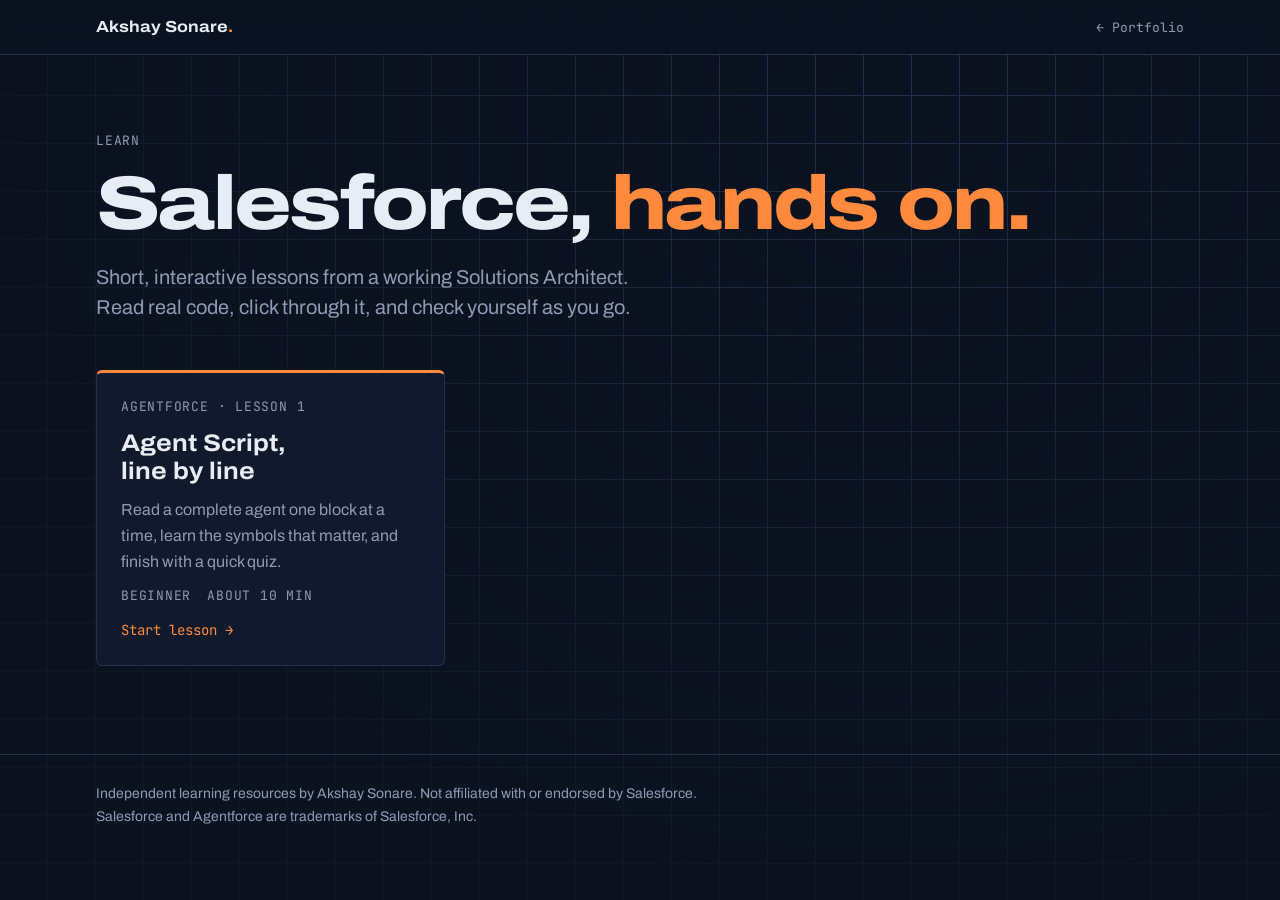
==== learn/index.html @ fa769270 "Add Learn page, Agent Script lesson and Level up section Co-Authored-By: Claude Opus 5.5 <noreply@an" ====
<!doctype html>
<html lang="en">
<head>
<meta charset="utf-8">
<meta name="viewport" content="width=device-width, initial-scale=1, viewport-fit=cover">
<title>Learn with Akshay</title>
<meta name="description" content="Hands-on Salesforce lessons from a working Solutions Architect.">
<link rel="icon" href="../favicon.svg" type="image/svg+xml">
<link rel="icon" href="../favicon-32.png" type="image/png" sizes="32x32">
<link rel="apple-touch-icon" href="../apple-touch-icon.png">
<link rel="preconnect" href="https://fonts.googleapis.com">
<link rel="preconnect" href="https://fonts.gstatic.com" crossorigin>
<link rel="stylesheet" href="https://fonts.googleapis.com/css2?family=Archivo:wdth,wght@62..125,400..800&family=JetBrains+Mono:wght@400;500&display=swap">
<style>
  /* Layout: the portfolio's blueprint sheet, with lessons as a grid of cards. */
  :root {
    --ink: #0b1220;
    --panel: #111a2c;
    --line: #22304a;
    --fg: #e8ecf4;
    --muted: #8d9ab3;
    --signal: #ff8a3d;
    --cloud: #4fb3ff;
    --font-display: "Archivo", "Helvetica Neue", Arial, sans-serif;
    --font-body: "Archivo", "Helvetica Neue", Arial, sans-serif;
    --font-mono: "JetBrains Mono", ui-monospace, "SF Mono", Menlo, monospace;
    color-scheme: dark;
  }
  * { box-sizing: border-box; }
  body {
    margin: 0; background-color: var(--ink); color: var(--fg);
    background-image: linear-gradient(var(--line) 1px, transparent 1px), linear-gradient(90deg, var(--line) 1px, transparent 1px);
    background-size: 48px 48px; background-position: -1px -1px; background-attachment: fixed;
    font-family: var(--font-body); font-size: 1rem; line-height: 1.6; -webkit-font-smoothing: antialiased;
  }
  body::after { content: ""; position: fixed; inset: 0; pointer-events: none; z-index: -1; background: radial-gradient(ellipse at 70% 10%, transparent 0%, var(--ink) 70%); opacity: .82; }
  body::before { content: ""; position: fixed; inset: 0 0 auto; height: env(safe-area-inset-top, 0px); z-index: 10; background: var(--ink); }
  a { color: inherit; }
  :focus-visible { outline: 2px solid var(--signal); outline-offset: 3px; border-radius: 2px; }
  .wrap { max-width: 1120px; margin: 0 auto; padding-left: max(16px, env(safe-area-inset-left, 0px)); padding-right: max(16px, env(safe-area-inset-right, 0px)); }
  .label { font-family: var(--font-mono); font-size: .8125rem; letter-spacing: .06em; color: var(--muted); text-transform: uppercase; }

  header.top { position: sticky; top: env(safe-area-inset-top, 0px); z-index: 20; background: color-mix(in srgb, var(--ink) 88%, transparent); backdrop-filter: blur(10px); border-bottom: 1px solid var(--line); }
  header.top .wrap { display: flex; align-items: center; justify-content: space-between; gap: 16px; padding-block: 14px; }
  .brand { font-family: var(--font-display); font-weight: 700; font-stretch: 112%; text-decoration: none; white-space: nowrap; }
  .brand span { color: var(--signal); }
  header.top nav a { font-family: var(--font-mono); font-size: .8125rem; color: var(--muted); text-decoration: none; }
  header.top nav a:hover { color: var(--fg); }

  .hero { padding-block: 72px 48px; }
  h1, h2 { font-family: var(--font-display); margin: 0; text-wrap: balance; }
  h1 { font-size: clamp(2.5rem, 7vw, 4.75rem); font-weight: 800; font-stretch: 122%; letter-spacing: -.035em; line-height: .95; }
  h1 em { font-style: normal; color: var(--signal); }
  .lede { font-size: 1.25rem; color: var(--muted); max-width: 52ch; margin: 22px 0 0; line-height: 1.5; }

  .lessons { padding-block: 0 88px; }
  .grid { display: grid; grid-template-columns: repeat(auto-fill, minmax(min(100%, 340px), 1fr)); gap: 20px; }
  .lesson {
    display: grid; gap: 12px; align-content: start; min-width: 0; text-decoration: none;
    background: var(--panel); border: 1px solid var(--line); border-top: 3px solid var(--signal); border-radius: 6px; padding: 24px;
    transition: border-color .2s, transform .2s;
  }
  .lesson:hover { border-color: color-mix(in srgb, var(--signal) 60%, var(--line)); border-top-color: var(--signal); transform: translateY(-3px); }
  .lesson h2 { font-size: 1.5rem; font-weight: 700; font-stretch: 110%; line-height: 1.15; }
  .lesson p { margin: 0; color: var(--muted); }
  .lesson .meta { display: flex; gap: 16px; flex-wrap: wrap; }
  .lesson .go { font-family: var(--font-mono); font-size: .875rem; color: var(--signal); }
  @media (prefers-reduced-motion: reduce) { .lesson { transition: none; } }

  footer { border-top: 1px solid var(--line); padding-block: 28px; }
  footer p { margin: 0; color: var(--muted); font-size: .875rem; max-width: 80ch; }
</style>
</head>
<body>

<header class="top">
  <div class="wrap">
    <a class="brand" href="../">Akshay Sonare<span>.</span></a>
    <nav aria-label="Site"><a href="../">← Portfolio</a></nav>
  </div>
</header>

<main>
  <section class="hero">
    <div class="wrap">
      <span class="label">Learn</span>
      <h1 style="margin-top:16px">Salesforce, <em>hands on.</em></h1>
      <p class="lede">Short, interactive lessons from a working Solutions Architect. Read real code, click through it, and check yourself as you go.</p>
    </div>
  </section>

  <section class="lessons">
    <div class="wrap">
      <div class="grid">
        <a class="lesson" href="agent-script/">
          <span class="label">Agentforce · Lesson 1</span>
          <h2>Agent Script, line by line</h2>
          <p>Read a complete agent one block at a time, learn the symbols that matter, and finish with a quick quiz.</p>
          <div class="meta"><span class="label">Beginner</span><span class="label">About 10 min</span></div>
          <span class="go">Start lesson →</span>
        </a>
      </div>
    </div>
  </section>
</main>

<footer>
  <div class="wrap">
    <p>Independent learning resources by Akshay Sonare. Not affiliated with or endorsed by Salesforce. Salesforce and Agentforce are trademarks of Salesforce, Inc.</p>
  </div>
</footer>

</body>
</html>
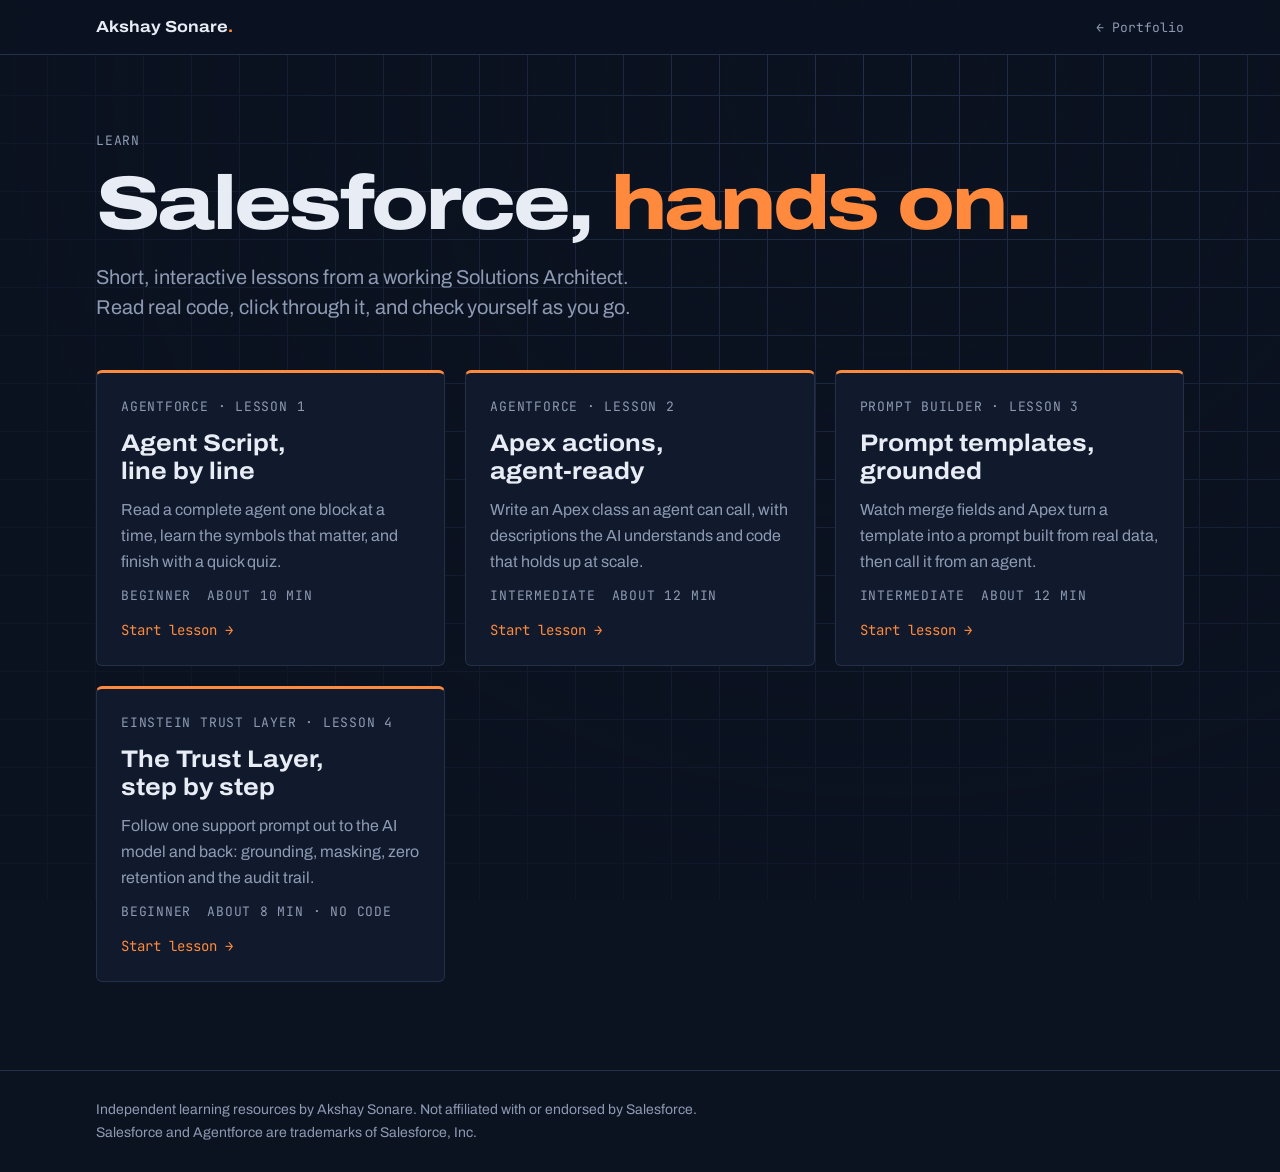
==== commit b01ddc08: "Add three AI lessons and move all Learn code into learn/ - New lessons: Apex actions, prompt templat" ====
--- a/learn/index.html
+++ b/learn/index.html
@@ -99,6 +99,27 @@
           <div class="meta"><span class="label">Beginner</span><span class="label">About 10 min</span></div>
           <span class="go">Start lesson →</span>
         </a>
+        <a class="lesson" href="apex-actions/">
+          <span class="label">Agentforce · Lesson 2</span>
+          <h2>Apex actions, agent-ready</h2>
+          <p>Write an Apex class an agent can call, with descriptions the AI understands and code that holds up at scale.</p>
+          <div class="meta"><span class="label">Intermediate</span><span class="label">About 12 min</span></div>
+          <span class="go">Start lesson →</span>
+        </a>
+        <a class="lesson" href="prompt-templates/">
+          <span class="label">Prompt Builder · Lesson 3</span>
+          <h2>Prompt templates, grounded</h2>
+          <p>Watch merge fields and Apex turn a template into a prompt built from real data, then call it from an agent.</p>
+          <div class="meta"><span class="label">Intermediate</span><span class="label">About 12 min</span></div>
+          <span class="go">Start lesson →</span>
+        </a>
+        <a class="lesson" href="trust-layer/">
+          <span class="label">Einstein Trust Layer · Lesson 4</span>
+          <h2>The Trust Layer, step by step</h2>
+          <p>Follow one support prompt out to the AI model and back: grounding, masking, zero retention and the audit trail.</p>
+          <div class="meta"><span class="label">Beginner</span><span class="label">About 8 min · no code</span></div>
+          <span class="go">Start lesson →</span>
+        </a>
       </div>
     </div>
   </section>
